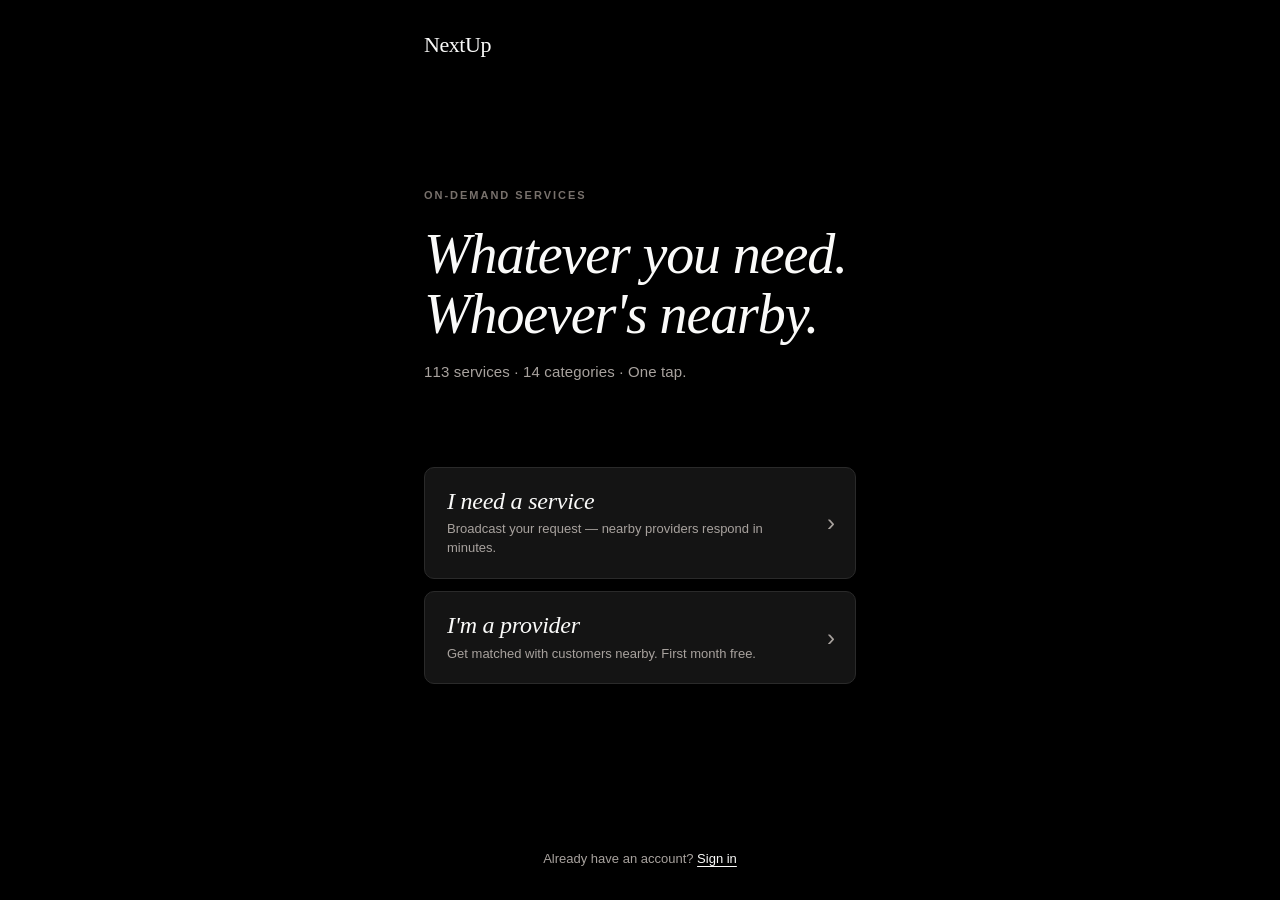
==== index.html @ 07ba7a9e "Initial deploy: NextUp web app (mirror of nextup-app/www/) Runs in any browser. All customer and pro" ====
<!DOCTYPE html>
<html lang="en">
<head>
  <meta charset="UTF-8">
  <meta name="viewport" content="width=device-width, initial-scale=1.0, viewport-fit=cover, maximum-scale=1.0, user-scalable=no">
  <meta name="format-detection" content="telephone=no">
  <meta name="msapplication-tap-highlight" content="no">
  <title>NextUp</title>
  <meta name="theme-color" content="#000000">
  <meta name="apple-mobile-web-app-capable" content="yes">
  <meta name="apple-mobile-web-app-status-bar-style" content="black-translucent">
  <meta name="apple-mobile-web-app-title" content="NextUp">

  <!-- Preload fonts -->
  <link rel="preconnect" href="https://api.fontshare.com" crossorigin>
  <link rel="stylesheet" href="https://api.fontshare.com/v2/css?f[]=satoshi@400,500,700&f[]=zodiak@400,500,700&display=swap">

  <!-- Stylesheets (load order matters) -->
  <link rel="stylesheet" href="css/base.css">
  <link rel="stylesheet" href="css/tokens.css">
  <link rel="stylesheet" href="css/shared.css">
  <link rel="stylesheet" href="css/customer.css">
  <link rel="stylesheet" href="css/app-dark.css">
  <link rel="stylesheet" href="css/role-select.css">
</head>
<body>
  <!-- Initial loading shell — visible as soon as WebView parses HTML.
       JS replaces this via window.mount() once a view renders. If JS never
       runs (native crash / blank WebView), at least the user sees a brand. -->
  <div id="app">
    <div style="position:fixed; inset:0; display:flex; flex-direction:column; align-items:center; justify-content:center; background:#000000; color:#FAFAF9; font-family:'Zodiak', Georgia, serif;">
      <div style="font-size:32px; font-style:italic; letter-spacing:0.02em;">NextUp</div>
      <div style="margin-top:18px; width:26px; height:26px; border:2px solid rgba(250,250,249,0.18); border-top-color:#FAFAF9; border-radius:50%; animation:nxspin 0.9s linear infinite;"></div>
      <div id="nx-boot-msg" style="margin-top:14px; font-family:Satoshi,-apple-system,sans-serif; font-size:12px; color:rgba(250,250,249,0.5);">Starting…</div>
    </div>
  </div>
  <style>@keyframes nxspin { to { transform: rotate(360deg); } }</style>

  <script>
    // Global hard-crash safety net: if ANY uncaught error stops the app from
    // rendering, show a visible screen with a Reload button instead of staying
    // black (which looks like a crash on TestFlight).
    window.addEventListener("error", function (e) {
      var msg = (e && e.message) || "Unknown error";
      var app = document.getElementById("app");
      if (!app) return;
      app.innerHTML =
        '<div style="position:fixed;inset:0;display:flex;flex-direction:column;align-items:center;justify-content:center;background:#000;color:#FAFAF9;padding:28px;text-align:center;font-family:-apple-system,Satoshi,sans-serif;">' +
        '<div style="font-size:22px;font-family:Zodiak,Georgia,serif;font-style:italic;margin-bottom:16px;">Something went wrong</div>' +
        '<div style="font-size:13px;color:rgba(250,250,249,0.6);max-width:320px;margin-bottom:22px;word-break:break-word;">' + msg + '</div>' +
        '<button onclick="location.reload()" style="padding:14px 28px;background:#FAFAF9;color:#000;border:0;border-radius:999px;font-size:15px;font-family:Satoshi,sans-serif;font-weight:500;">Reload</button>' +
        '</div>';
    });
    // Also catch unhandled promise rejections
    window.addEventListener("unhandledrejection", function (e) {
      console.warn("Unhandled rejection:", e && e.reason);
    });
  </script>

  <script src="js/config.js"></script>
  <script src="js/store.js"></script>
  <script src="js/helpers.js"></script>
  <script src="js/api.js"></script>
  <script src="js/services-taxonomy.js"></script>
  <script src="js/taxonomy-helpers.js"></script>
  <script src="js/sheet.js"></script>
  <script src="js/biometric.js"></script>
  <script src="js/push.js"></script>
  <script src="js/location.js"></script>

  <!-- Views (customer-only app) -->
  <script src="js/views/role-select.js"></script>
  <script src="js/views/auth.js"></script>
  <script src="js/views/auth-forgot.js"></script>
  <script src="js/views/customer/home.js"></script>
  <script src="js/views/customer/category.js"></script>
  <script src="js/views/customer/search-providers.js"></script>
  <script src="js/views/customer/broadcast.js"></script>
  <script src="js/views/customer/responses.js"></script>
  <script src="js/views/customer/provider-view.js"></script>
  <script src="js/views/customer/booking.js"></script>
  <script src="js/views/customer/review.js"></script>
  <script src="js/views/customer/my-requests.js"></script>
  <script src="js/views/customer/messages.js"></script>
  <script src="js/views/customer/profile.js"></script>
  <script src="js/views/customer/become-provider.js"></script>
  <script src="js/views/provider/dashboard.js"></script>
  <script src="js/views/provider/respond.js"></script>
  <script src="js/views/provider/history.js"></script>
  <script src="js/views/provider/profile.js"></script>
  <script src="js/views/provider/billing.js"></script>

  <!-- Router + init (must load last) -->
  <script src="js/router.js"></script>
  <script src="js/app.js"></script>
</body>
</html>
---- css/base.css ----
/* =============================================================
   NextUp App — Base Reset + Typography
   ============================================================= */

*, *::before, *::after {
  box-sizing: border-box;
  -webkit-tap-highlight-color: transparent;
}

html, body {
  margin: 0;
  padding: 0;
  height: 100%;
  width: 100%;
  overscroll-behavior: none;
  -webkit-font-smoothing: antialiased;
  -moz-osx-font-smoothing: grayscale;
  -webkit-text-size-adjust: 100%;
  background: #000000;              /* pure black so overscroll bounce never shows white */
}

/* Pin html/body so iOS WKWebView rubber-band can't bounce past content and
   reveal the native WebView background. Real scrolling happens inside
   .nx-screen__body (which has its own overflow-y:auto).                     */
html {
  position: fixed;
  overflow: hidden;
}
body {
  font-family: 'Satoshi', -apple-system, BlinkMacSystemFont, 'Segoe UI', Helvetica, Arial, sans-serif;
  background: #000000;
  color: #fafaf9;
  font-size: 15px;
  line-height: 1.5;
  position: fixed;
  inset: 0;
  overflow: hidden;
}

/* Extend the safe-area / status-bar background to black so the top inset isn't white */
:root { color-scheme: dark; }

button, input, select, textarea {
  font-family: inherit;
  font-size: inherit;
  color: inherit;
  margin: 0;
}

button {
  background: none;
  border: none;
  padding: 0;
  cursor: pointer;
}

input, select, textarea {
  appearance: none;
  -webkit-appearance: none;
}

a {
  color: inherit;
  text-decoration: none;
}

h1, h2, h3, h4, h5, h6 {
  margin: 0;
  font-weight: 500;
  font-family: 'Zodiak', Georgia, serif;
}

p {
  margin: 0;
}

img {
  max-width: 100%;
  height: auto;
  display: block;
}

#app {
  position: absolute;
  inset: 0;
  overflow: hidden;
  background: #000000;
}
---- css/tokens.css ----
/* =============================================================
   NextUp App — Design Tokens
   Monochrome editorial palette, Zodiak + Satoshi typography.
   ============================================================= */

:root {
  /* Colors */
  --bg:         #fafaf9;
  --surface:    #ffffff;
  --dark:       #111111;
  --border:     #e5e5e0;
  --border-hover: #cbcbc0;
  --muted:      #666660;
  --faint:      #999994;
  --danger:     #8b2020;
  --success:    #1a6b3c;
  --warning:    #c67a00;

  /* Fonts */
  --font-display: 'Zodiak', Georgia, 'Times New Roman', serif;
  --font-body:    'Satoshi', -apple-system, 'Segoe UI', Helvetica, Arial, sans-serif;

  /* Shape */
  --radius:     2px;
  --radius-lg:  4px;

  /* Spacing */
  --spacing-xs:  6px;
  --spacing-sm:  12px;
  --spacing-md:  20px;
  --spacing-lg:  32px;
  --spacing-xl:  48px;
  --spacing-2xl: 64px;

  /* Layout */
  --tab-bar-height:    60px;
  --header-height:     52px;
  --safe-bottom:       env(safe-area-inset-bottom, 0);
  --safe-top:          env(safe-area-inset-top, 0);

  /* Shadow */
  --shadow-sm:  0 1px 2px rgba(17, 17, 17, 0.06);
  --shadow-md:  0 4px 12px rgba(17, 17, 17, 0.08);
  --shadow-lg:  0 8px 32px rgba(17, 17, 17, 0.12);

  /* Motion */
  --ease-out:   cubic-bezier(0.33, 1, 0.68, 1);
  --duration:   180ms;
}
---- css/shared.css ----
/* =============================================================
   NextUp App — Shared Components
   Buttons, forms, cards, modals, toasts, tab bar, header.
   ============================================================= */

/* ---- Buttons ---- */
.btn-primary, .btn-secondary, .btn-ghost, .btn-danger {
  font-family: var(--font-body);
  font-weight: 600;
  font-size: 14px;
  letter-spacing: 0.04em;
  padding: 14px 24px;
  border-radius: var(--radius);
  transition: all var(--duration) var(--ease-out);
  display: inline-flex;
  align-items: center;
  justify-content: center;
  gap: 8px;
  min-height: 48px;
  text-align: center;
  width: 100%;
  cursor: pointer;
  text-transform: uppercase;
  letter-spacing: 0.08em;
  font-size: 12px;
}

.btn-primary {
  background: var(--dark);
  color: var(--surface);
}
.btn-primary:active {
  background: #000;
  transform: scale(0.98);
}
.btn-primary:disabled {
  opacity: 0.4;
  pointer-events: none;
}

.btn-secondary {
  background: var(--surface);
  color: var(--dark);
  border: 1px solid var(--dark);
}
.btn-secondary:active {
  background: var(--bg);
}

.btn-ghost {
  background: transparent;
  color: var(--dark);
}
.btn-ghost:active {
  background: var(--bg);
}

.btn-danger {
  background: var(--danger);
  color: var(--surface);
}

.btn-sm {
  min-height: 36px;
  padding: 8px 16px;
  font-size: 11px;
}

.btn-icon {
  width: 40px;
  min-height: 40px;
  padding: 0;
  border-radius: 50%;
}

.btn-row {
  display: flex;
  gap: 12px;
}
.btn-row .btn-primary, .btn-row .btn-secondary, .btn-row .btn-ghost {
  flex: 1;
}

/* ---- Forms ---- */
.form-group {
  margin-bottom: 20px;
}

.form-group label {
  display: block;
  font-size: 11px;
  font-weight: 600;
  letter-spacing: 0.08em;
  text-transform: uppercase;
  color: var(--muted);
  margin-bottom: 8px;
}

.form-group input[type="text"],
.form-group input[type="email"],
.form-group input[type="password"],
.form-group input[type="tel"],
.form-group input[type="number"],
.form-group select,
.form-group textarea {
  width: 100%;
  padding: 14px 16px;
  border: 1px solid var(--border);
  border-radius: var(--radius);
  background: var(--surface);
  font-family: var(--font-body);
  font-size: 16px; /* prevents iOS zoom on focus */
  color: var(--dark);
  transition: border-color var(--duration) var(--ease-out);
}

.form-group input:focus,
.form-group select:focus,
.form-group textarea:focus {
  outline: none;
  border-color: var(--dark);
}

.form-group textarea {
  min-height: 100px;
  resize: vertical;
}

.form-row {
  display: grid;
  grid-template-columns: 1fr 1fr;
  gap: 12px;
}

.form-hint, .hint {
  font-size: 12px;
  color: var(--muted);
  margin-top: 6px;
}

/* ---- Service search ---- */
.service-search-wrap {
  position: relative;
}
.service-search-input {
  width: 100%;
  padding: 14px 16px;
  border: 1px solid var(--border);
  border-radius: var(--radius);
  background: var(--surface);
  font-size: 16px;
}
.service-search-input:focus {
  outline: none;
  border-color: var(--dark);
}
.service-search-results {
  position: absolute;
  top: calc(100% + 4px);
  left: 0;
  right: 0;
  background: var(--surface);
  border: 1px solid var(--border);
  border-radius: var(--radius);
  box-shadow: var(--shadow-md);
  max-height: 280px;
  overflow-y: auto;
  z-index: 100;
  display: none;
}
.service-search-results.open {
  display: block;
}
.search-result-item {
  display: block;
  width: 100%;
  text-align: left;
  padding: 12px 16px;
  border-bottom: 1px solid var(--border);
  background: var(--surface);
}
.search-result-item:active {
  background: var(--bg);
}
.search-result-item:last-child { border-bottom: none; }
.search-result-service {
  display: block;
  font-size: 15px;
  color: var(--dark);
}
.search-result-service strong { color: var(--dark); font-weight: 700; }
.search-result-path {
  display: block;
  font-size: 12px;
  color: var(--muted);
  margin-top: 2px;
}
.search-no-results {
  padding: 16px;
  color: var(--muted);
  font-size: 13px;
  text-align: center;
}

/* ---- Services checkboxes ---- */
.services-checkboxes {
  display: grid;
  grid-template-columns: 1fr;
  gap: 6px;
  max-height: 240px;
  overflow-y: auto;
  padding: 8px;
  border: 1px solid var(--border);
  border-radius: var(--radius);
}
.service-checkbox {
  display: flex;
  align-items: center;
  gap: 10px;
  padding: 10px 12px;
  cursor: pointer;
  font-size: 14px;
  border-radius: var(--radius);
}
.service-checkbox:active {
  background: var(--bg);
}
.service-checkbox input {
  width: 18px;
  height: 18px;
  margin: 0;
}

/* ---- App Shell: Header + Bottom Tab Bar ---- */
.app-shell {
  min-height: 100vh;
  min-height: 100dvh;
  display: flex;
  flex-direction: column;
  padding-bottom: calc(var(--tab-bar-height) + var(--safe-bottom));
}

.mobile-header {
  position: sticky;
  top: 0;
  left: 0;
  right: 0;
  height: var(--header-height);
  background: var(--surface);
  border-bottom: 1px solid var(--border);
  display: flex;
  align-items: center;
  justify-content: space-between;
  padding: 0 16px;
  padding-top: var(--safe-top);
  z-index: 50;
}
.mobile-header__logo {
  font-family: var(--font-display);
  font-size: 22px;
  font-weight: 600;
  color: var(--dark);
  letter-spacing: -0.01em;
}
.mobile-header__back {
  font-size: 18px;
  color: var(--dark);
  padding: 8px 12px 8px 0;
  display: flex;
  align-items: center;
  gap: 6px;
  font-size: 14px;
}
.mobile-header__right {
  display: flex;
  align-items: center;
  gap: 8px;
}

.tab-bar {
  position: fixed;
  bottom: 0;
  left: 0;
  right: 0;
  height: calc(var(--tab-bar-height) + var(--safe-bottom));
  background: var(--surface);
  border-top: 1px solid var(--border);
  display: flex;
  z-index: 50;
  padding-bottom: var(--safe-bottom);
}
.tab-bar__item {
  flex: 1;
  display: flex;
  flex-direction: column;
  align-items: center;
  justify-content: center;
  gap: 4px;
  font-size: 10px;
  letter-spacing: 0.06em;
  text-transform: uppercase;
  color: var(--faint);
  padding: 6px 0;
  transition: color var(--duration) var(--ease-out);
}
.tab-bar__item--active {
  color: var(--dark);
}
.tab-bar__icon {
  font-size: 22px;
  line-height: 1;
}

.main-content {
  flex: 1;
  padding: 20px 16px 20px;
  max-width: 600px;
  width: 100%;
  margin: 0 auto;
}

/* ---- Cards ---- */
.card {
  background: var(--surface);
  border: 1px solid var(--border);
  border-radius: var(--radius);
  padding: 16px;
  margin-bottom: 12px;
}

.empty-state {
  padding: 48px 24px;
  text-align: center;
  color: var(--muted);
}
.empty-state__icon {
  font-size: 48px;
  margin-bottom: 12px;
  opacity: 0.5;
}
.empty-state__title {
  font-family: var(--font-display);
  font-size: 18px;
  color: var(--dark);
  margin-bottom: 8px;
}
.empty-state__subtitle {
  font-size: 14px;
  line-height: 1.5;
}

/* ---- Auth screen (shared login/register/role-select) ---- */
.auth-wrapper {
  min-height: 100vh;
  min-height: 100dvh;
  display: flex;
  flex-direction: column;
  padding: 40px 24px;
  padding-top: calc(40px + var(--safe-top));
  padding-bottom: calc(40px + var(--safe-bottom));
}
.auth-logo {
  font-family: var(--font-display);
  font-size: 32px;
  font-weight: 600;
  color: var(--dark);
  letter-spacing: -0.01em;
  margin-bottom: 40px;
  text-align: center;
}
.auth-heading {
  font-family: var(--font-display);
  font-size: 28px;
  font-weight: 500;
  color: var(--dark);
  margin-bottom: 8px;
  letter-spacing: -0.01em;
}
.auth-subheading {
  color: var(--muted);
  font-size: 14px;
  margin-bottom: 32px;
}
.auth-card {
  background: var(--surface);
  border: 1px solid var(--border);
  border-radius: var(--radius);
  padding: 28px 24px;
  margin-bottom: 24px;
}
.auth-footer {
  text-align: center;
  font-size: 14px;
  color: var(--muted);
  margin-top: 20px;
}
.auth-footer a, .auth-footer .link {
  color: var(--dark);
  font-weight: 600;
  border-bottom: 1px solid var(--dark);
  padding-bottom: 1px;
  cursor: pointer;
}

/* ---- Messages ---- */
.msg-error {
  background: #fdf1f1;
  border-left: 3px solid var(--danger);
  color: var(--danger);
  padding: 12px 16px;
  border-radius: var(--radius);
  font-size: 14px;
  margin-bottom: 16px;
}
.msg-success {
  background: #f1fdf5;
  border-left: 3px solid var(--success);
  color: var(--success);
  padding: 12px 16px;
  border-radius: var(--radius);
  font-size: 14px;
  margin-bottom: 16px;
}

/* ---- Toast ---- */
.toast {
  position: fixed;
  bottom: calc(var(--tab-bar-height) + var(--safe-bottom) + 16px);
  left: 50%;
  transform: translate(-50%, 100%);
  background: var(--dark);
  color: var(--surface);
  padding: 12px 20px;
  border-radius: var(--radius);
  font-size: 14px;
  z-index: 1000;
  opacity: 0;
  transition: all 300ms var(--ease-out);
  max-width: 90%;
  text-align: center;
  box-shadow: var(--shadow-md);
}
.toast--visible {
  transform: translate(-50%, 0);
  opacity: 1;
}
.toast--error { background: var(--danger); }
.toast--success { background: var(--success); }

/* ---- Spinner ---- */
.spinner {
  display: inline-block;
  width: 20px;
  height: 20px;
  border: 2px solid var(--border);
  border-top-color: var(--dark);
  border-radius: 50%;
  animation: spin 0.8s linear infinite;
}
@keyframes spin {
  0% { transform: rotate(0deg); }
  100% { transform: rotate(360deg); }
}
.loading-state {
  padding: 48px 20px;
  text-align: center;
}

/* ---- Modal ---- */
.modal-overlay {
  position: fixed;
  inset: 0;
  background: rgba(17, 17, 17, 0.5);
  z-index: 200;
  display: flex;
  align-items: flex-end;
  justify-content: center;
}
.modal {
  background: var(--surface);
  width: 100%;
  max-width: 600px;
  border-radius: 16px 16px 0 0;
  padding: 24px 20px;
  padding-bottom: calc(24px + var(--safe-bottom));
  max-height: 90vh;
  overflow-y: auto;
}
.modal-header {
  font-family: var(--font-display);
  font-size: 22px;
  color: var(--dark);
  margin-bottom: 16px;
}
.modal-actions {
  display: flex;
  gap: 12px;
  margin-top: 24px;
}

/* ---- Error screen ---- */
.error-screen {
  min-height: 100vh;
  display: flex;
  flex-direction: column;
  align-items: center;
  justify-content: center;
  padding: 24px;
  text-align: center;
}
.error-screen h2 {
  font-family: var(--font-display);
  font-size: 24px;
  color: var(--dark);
  margin-bottom: 12px;
}
.error-screen p {
  color: var(--muted);
  margin-bottom: 24px;
}
.error-screen .btn-primary {
  max-width: 200px;
}

/* ---- Page header ---- */
.page-header {
  margin-bottom: 24px;
}
.page-header__title {
  font-family: var(--font-display);
  font-size: 26px;
  color: var(--dark);
  margin-bottom: 4px;
  letter-spacing: -0.01em;
}
.page-header__subtitle {
  color: var(--muted);
  font-size: 14px;
}

/* ---- Badge ---- */
.badge {
  display: inline-block;
  padding: 3px 8px;
  border-radius: 10px;
  font-size: 10px;
  font-weight: 600;
  letter-spacing: 0.08em;
  text-transform: uppercase;
}
.badge--open      { background: #fff7e6; color: var(--warning); }
.badge--booked    { background: #e6f4ff; color: #1a4b8b; }
.badge--completed { background: #e8f5ee; color: var(--success); }
.badge--cancelled { background: var(--bg);  color: var(--muted); }

/* ---- Divider ---- */
.divider {
  height: 1px;
  background: var(--border);
  margin: 24px 0;
}
.divider--text {
  display: flex;
  align-items: center;
  gap: 12px;
  margin: 20px 0;
  color: var(--faint);
  font-size: 11px;
  letter-spacing: 0.08em;
  text-transform: uppercase;
}
.divider--text::before,
.divider--text::after {
  content: "";
  flex: 1;
  height: 1px;
  background: var(--border);
}
---- css/customer.css ----
/* =============================================================
   NextUp App — Customer-side Styles
   Home grid, category drill-down, broadcast, responses, review.
   ============================================================= */

/* ---- Role selection ---- */
.role-picker {
  display: flex;
  flex-direction: column;
  gap: 16px;
  margin-bottom: 32px;
}
.role-card {
  background: var(--surface);
  border: 1px solid var(--border);
  border-radius: var(--radius);
  padding: 28px 24px;
  display: flex;
  align-items: center;
  gap: 20px;
  cursor: pointer;
  transition: border-color var(--duration) var(--ease-out);
  text-align: left;
  width: 100%;
}
.role-card:active {
  border-color: var(--dark);
  background: var(--bg);
}
.role-card__icon {
  font-size: 40px;
  line-height: 1;
}
.role-card__content {
  flex: 1;
}
.role-card__title {
  font-family: var(--font-display);
  font-size: 20px;
  color: var(--dark);
  margin-bottom: 4px;
}
.role-card__subtitle {
  font-size: 13px;
  color: var(--muted);
  line-height: 1.4;
}

/* ---- Customer home: search + category grid ---- */
.customer-home-search {
  margin-bottom: 20px;
}
.customer-home-search input {
  width: 100%;
  padding: 14px 16px 14px 44px;
  border: 1px solid var(--border);
  border-radius: var(--radius);
  background: var(--surface);
  font-size: 16px;
  position: relative;
}
.customer-home-search-wrap {
  position: relative;
}
.customer-home-search-icon {
  position: absolute;
  left: 14px;
  top: 50%;
  transform: translateY(-50%);
  font-size: 18px;
  color: var(--faint);
  pointer-events: none;
}

.category-grid {
  display: grid;
  grid-template-columns: repeat(2, 1fr);
  gap: 12px;
  margin-bottom: 24px;
}
.category-tile {
  aspect-ratio: 1;
  background: var(--surface);
  border: 1px solid var(--border);
  border-radius: var(--radius);
  display: flex;
  flex-direction: column;
  align-items: center;
  justify-content: center;
  padding: 16px;
  text-align: center;
  cursor: pointer;
  transition: border-color var(--duration) var(--ease-out);
}
.category-tile:active {
  border-color: var(--dark);
  background: var(--bg);
}
.category-tile__icon {
  font-size: 36px;
  margin-bottom: 8px;
  line-height: 1;
}
.category-tile__label {
  font-size: 12px;
  font-weight: 500;
  color: var(--dark);
  line-height: 1.3;
}

/* ---- Category detail: subcategory/service list ---- */
.subcategory-group {
  margin-bottom: 20px;
  background: var(--surface);
  border: 1px solid var(--border);
  border-radius: var(--radius);
  overflow: hidden;
}
.subcategory-header {
  padding: 14px 16px;
  background: var(--bg);
  font-size: 11px;
  font-weight: 600;
  letter-spacing: 0.08em;
  text-transform: uppercase;
  color: var(--muted);
  border-bottom: 1px solid var(--border);
}
.service-row {
  width: 100%;
  padding: 14px 16px;
  display: flex;
  align-items: center;
  justify-content: space-between;
  border-bottom: 1px solid var(--border);
  background: var(--surface);
  text-align: left;
  cursor: pointer;
}
.service-row:last-child { border-bottom: none; }
.service-row:active { background: var(--bg); }
.service-row__label {
  font-size: 14px;
  color: var(--dark);
}
.service-row__arrow {
  font-size: 16px;
  color: var(--faint);
}

/* ---- Broadcast form ---- */
.broadcast-section {
  margin-bottom: 24px;
}
.broadcast-section__label {
  font-size: 11px;
  font-weight: 600;
  letter-spacing: 0.08em;
  text-transform: uppercase;
  color: var(--muted);
  margin-bottom: 10px;
}
.timeframe-options {
  display: grid;
  grid-template-columns: repeat(2, 1fr);
  gap: 8px;
}
.timeframe-option {
  padding: 14px 12px;
  border: 1px solid var(--border);
  border-radius: var(--radius);
  background: var(--surface);
  text-align: center;
  font-size: 13px;
  font-weight: 500;
  cursor: pointer;
  transition: all var(--duration) var(--ease-out);
}
.timeframe-option:active {
  background: var(--bg);
}
.timeframe-option--selected {
  border-color: var(--dark);
  background: var(--dark);
  color: var(--surface);
}

.radius-hint {
  background: var(--bg);
  border: 1px solid var(--border);
  border-radius: var(--radius);
  padding: 12px 16px;
  font-size: 13px;
  color: var(--muted);
  margin-top: 12px;
}
.radius-hint strong {
  color: var(--dark);
}

.mic-button {
  display: flex;
  align-items: center;
  justify-content: center;
  gap: 8px;
  width: 100%;
  padding: 14px;
  border: 1px dashed var(--border);
  border-radius: var(--radius);
  background: var(--surface);
  font-size: 13px;
  color: var(--muted);
  cursor: pointer;
  margin-bottom: 12px;
}
.mic-button:active { background: var(--bg); }
.mic-button--listening {
  border-color: var(--danger);
  color: var(--danger);
  animation: pulse 1.5s ease-in-out infinite;
}
@keyframes pulse {
  0%, 100% { opacity: 1; }
  50% { opacity: 0.5; }
}

/* ---- Responses list ---- */
.request-summary {
  background: var(--surface);
  border: 1px solid var(--border);
  border-radius: var(--radius);
  padding: 16px;
  margin-bottom: 16px;
}
.request-summary__category {
  font-size: 11px;
  font-weight: 600;
  letter-spacing: 0.08em;
  text-transform: uppercase;
  color: var(--muted);
  margin-bottom: 4px;
}
.request-summary__title {
  font-family: var(--font-display);
  font-size: 18px;
  color: var(--dark);
  margin-bottom: 8px;
}
.request-summary__meta {
  font-size: 12px;
  color: var(--muted);
}

.response-card {
  background: var(--surface);
  border: 1px solid var(--border);
  border-radius: var(--radius);
  padding: 16px;
  margin-bottom: 12px;
}
.response-card__header {
  display: flex;
  justify-content: space-between;
  align-items: flex-start;
  margin-bottom: 12px;
}
.response-card__provider {
  font-family: var(--font-display);
  font-size: 17px;
  color: var(--dark);
  margin-bottom: 2px;
}
.response-card__business {
  font-size: 12px;
  color: var(--muted);
}
.response-card__rating {
  font-size: 13px;
  color: var(--dark);
}
.response-card__rating .stars {
  color: var(--warning);
  letter-spacing: 1px;
}
.response-card__body {
  display: grid;
  grid-template-columns: 1fr 1fr;
  gap: 8px 16px;
  margin-bottom: 12px;
}
.response-card__field {
  font-size: 12px;
  color: var(--muted);
}
.response-card__field strong {
  display: block;
  font-size: 16px;
  color: var(--dark);
  font-weight: 600;
  margin-top: 2px;
}
.response-card__message {
  font-size: 13px;
  color: var(--dark);
  background: var(--bg);
  padding: 10px 12px;
  border-radius: var(--radius);
  margin-bottom: 12px;
  font-style: italic;
}
.response-card__actions {
  display: flex;
  gap: 8px;
}

.waiting-state {
  padding: 40px 20px;
  text-align: center;
}
.waiting-state .pulse-dot {
  width: 12px;
  height: 12px;
  border-radius: 50%;
  background: var(--dark);
  display: inline-block;
  margin-bottom: 16px;
  animation: pulseScale 1.5s ease-in-out infinite;
}
@keyframes pulseScale {
  0%, 100% { transform: scale(1); opacity: 0.4; }
  50% { transform: scale(1.5); opacity: 1; }
}

/* ---- Booking confirmation ---- */
.booking-success {
  text-align: center;
  padding: 40px 20px;
}
.booking-success__check {
  width: 72px;
  height: 72px;
  margin: 0 auto 20px;
  border-radius: 50%;
  background: var(--success);
  color: var(--surface);
  display: flex;
  align-items: center;
  justify-content: center;
  font-size: 36px;
}
.booking-success__title {
  font-family: var(--font-display);
  font-size: 26px;
  color: var(--dark);
  margin-bottom: 8px;
}
.booking-success__subtitle {
  color: var(--muted);
  margin-bottom: 32px;
}
.booking-details {
  background: var(--surface);
  border: 1px solid var(--border);
  border-radius: var(--radius);
  padding: 20px;
  text-align: left;
  margin-bottom: 24px;
}
.booking-details__row {
  display: flex;
  justify-content: space-between;
  padding: 10px 0;
  border-bottom: 1px solid var(--border);
  font-size: 14px;
}
.booking-details__row:last-child { border-bottom: none; }
.booking-details__label { color: var(--muted); }
.booking-details__value { color: var(--dark); font-weight: 500; }

/* ---- Star rating (interactive) ---- */
.star-input {
  display: flex;
  justify-content: center;
  gap: 8px;
  margin: 24px 0;
}
.star-btn {
  font-size: 44px;
  color: var(--border);
  cursor: pointer;
  transition: color 150ms;
  background: none;
  border: none;
  padding: 4px;
  line-height: 1;
}
.star-btn--active { color: var(--warning); }

/* ---- Request history card ---- */
.history-card {
  background: var(--surface);
  border: 1px solid var(--border);
  border-radius: var(--radius);
  padding: 14px 16px;
  margin-bottom: 10px;
  display: flex;
  justify-content: space-between;
  align-items: center;
  gap: 12px;
  cursor: pointer;
}
.history-card:active { background: var(--bg); }
.history-card__main { flex: 1; min-width: 0; }
.history-card__title {
  font-size: 14px;
  font-weight: 500;
  color: var(--dark);
  margin-bottom: 2px;
  white-space: nowrap;
  overflow: hidden;
  text-overflow: ellipsis;
}
.history-card__meta {
  font-size: 12px;
  color: var(--muted);
}
.history-card__right {
  text-align: right;
}
---- css/app-dark.css ----
/* =============================================================
   NextUp — Customer App Dark Design System
   Matches official mockups (Home / Category / Responses).
   Pure black bg, Zodiak serif titles, Satoshi body, line icons.
   ============================================================= */

:root {
  --nx-bg: #000000;
  --nx-card: #141414;
  --nx-card-soft: #1a1a1a;
  --nx-border: #2a2a2a;
  --nx-border-strong: #3a3a3a;
  --nx-text: #ffffff;
  --nx-text-muted: #a0a0a0;
  --nx-text-dim: #6b7280;
  --nx-font-serif: 'Zodiak', Georgia, 'Times New Roman', serif;
  --nx-font-sans: 'Satoshi', -apple-system, BlinkMacSystemFont, 'Segoe UI', sans-serif;
}

/* Global mobile shell — body is locked (base.css), so .nx-screen is the
   viewport-filling column and .nx-screen__body owns the only scroll.       */
.nx-screen {
  height: 100%;
  background: var(--nx-bg);
  color: var(--nx-text);
  font-family: var(--nx-font-sans);
  display: flex;
  flex-direction: column;
  padding: env(safe-area-inset-top, 0) 0 env(safe-area-inset-bottom, 0);
  max-width: 480px;
  margin: 0 auto;
  overflow: hidden;
}

.nx-screen__body {
  flex: 1;
  min-height: 0;
  padding: 20px 22px 100px;
  width: 100%;
  overflow-y: auto;
  -webkit-overflow-scrolling: touch;
  overscroll-behavior: contain;
}

/* Top app bar — NextUp logo centered (home) */
.nx-appbar {
  padding: 12px 0 14px;
  text-align: center;
  border-bottom: 1px solid var(--nx-border);
  margin-bottom: 16px;
}

.nx-appbar__brand {
  font-family: var(--nx-font-serif);
  font-size: 26px;
  font-weight: 500;
  letter-spacing: -0.01em;
  color: var(--nx-text);
}

/* Top app bar — with back button + title (category screens) */
.nx-appbar--with-back {
  display: grid;
  grid-template-columns: 40px 1fr 40px;
  align-items: center;
  text-align: center;
}

.nx-appbar__back {
  background: none;
  border: none;
  color: var(--nx-text);
  font-size: 26px;
  line-height: 1;
  padding: 0;
  cursor: pointer;
  justify-self: start;
  width: 40px;
  height: 40px;
}

.nx-appbar__title {
  font-family: var(--nx-font-serif);
  font-size: 22px;
  color: var(--nx-text);
  letter-spacing: -0.005em;
}

/* Top app bar — left-aligned NextUp lockup (responses) */
.nx-appbar--lockup {
  text-align: left;
  border-bottom: none;
  padding: 6px 0 18px;
  margin-bottom: 0;
}

.nx-appbar__lockup {
  font-family: var(--nx-font-serif);
  font-size: 19px;
  color: var(--nx-text);
  letter-spacing: -0.005em;
}

.nx-appbar__lockup-up {
  font-family: var(--nx-font-sans);
  font-size: 14px;
  font-weight: 400;
  color: var(--nx-text);
  margin-left: 1px;
  letter-spacing: 0;
}

/* Top row: mode chip (left) + location pill (right) */
.nx-topbar-row {
  display: flex;
  align-items: center;
  justify-content: space-between;
  gap: 10px;
  margin: 10px 0 22px;
  flex-wrap: wrap;
}

.nx-mode-chip {
  background: transparent;
  border: 1px solid var(--nx-border-strong);
  color: var(--nx-text);
  font-family: var(--nx-font-sans);
  font-size: 13px;
  padding: 7px 14px;
  border-radius: 20px;
  cursor: pointer;
  transition: background 0.15s, border-color 0.15s;
  white-space: nowrap;
}
.nx-mode-chip:hover { background: var(--nx-card); border-color: var(--nx-text-muted); }
.nx-mode-chip:active { transform: scale(0.98); }

/* Location pill (home) — legacy wrapper when used without the topbar-row */
.nx-location {
  display: flex;
  justify-content: flex-end;
  margin: 10px 0 22px;
}

.nx-location__pill {
  background: none;
  border: none;
  display: inline-flex;
  align-items: center;
  gap: 6px;
  color: var(--nx-text);
  font-family: var(--nx-font-sans);
  font-size: 15px;
  cursor: pointer;
  padding: 4px 0;
}

.nx-location__pill svg {
  width: 16px;
  height: 16px;
  stroke: currentColor;
  fill: none;
  stroke-width: 1.5;
}

.nx-location__pill .chev {
  color: var(--nx-text-muted);
  font-size: 18px;
  margin-left: 2px;
}

/* Huge italic question headline (home) */
.nx-headline {
  font-family: var(--nx-font-serif);
  font-style: italic;
  font-weight: 400;
  font-size: 40px;
  line-height: 1.1;
  letter-spacing: -0.015em;
  color: var(--nx-text);
  text-align: center;
  margin: 0 0 26px;
}

/* List-screen title (responses) */
.nx-listhead {
  margin: 4px 0 20px;
  padding-bottom: 18px;
  border-bottom: 1px solid var(--nx-border);
}

.nx-listhead__title {
  font-family: var(--nx-font-sans);
  font-weight: 700;
  font-size: 32px;
  letter-spacing: -0.01em;
  color: var(--nx-text);
  line-height: 1.1;
  margin: 0 0 6px;
}

.nx-listhead__sub {
  font-family: var(--nx-font-sans);
  font-size: 14px;
  color: var(--nx-text-muted);
}

/* Category grid (home) */
.nx-catgrid {
  display: grid;
  grid-template-columns: 1fr 1fr;
  gap: 10px;
}

.nx-cat {
  background: var(--nx-card);
  border: 1px solid var(--nx-border);
  border-radius: 4px;
  padding: 20px 12px 16px;
  display: flex;
  flex-direction: column;
  align-items: center;
  gap: 10px;
  cursor: pointer;
  color: var(--nx-text);
  transition: background 0.15s, border-color 0.15s;
  min-height: 122px;
}

.nx-cat:hover {
  background: var(--nx-card-soft);
  border-color: var(--nx-border-strong);
}

.nx-cat__icon {
  width: 44px;
  height: 44px;
  stroke: var(--nx-text);
  fill: none;
  stroke-width: 1.4;
  stroke-linecap: round;
  stroke-linejoin: round;
}

.nx-cat__label {
  font-family: var(--nx-font-serif);
  font-size: 17px;
  color: var(--nx-text);
  letter-spacing: -0.005em;
  text-align: center;
}

/* Form rows (category detail screen) */
.nx-form {
  display: flex;
  flex-direction: column;
  padding-top: 6px;
}

.nx-form__row {
  padding: 16px 0 14px;
  border-bottom: 1px solid var(--nx-border);
  cursor: pointer;
}

.nx-form__row:last-of-type { border-bottom: 1px solid var(--nx-border); }

.nx-auth-input {
  width: 100%;
  background: transparent;
  border: none;
  outline: none;
  color: var(--nx-text);
  font-family: var(--nx-font-sans);
  font-size: 17px;
  padding: 0;
  box-sizing: border-box;
}
.nx-auth-input::placeholder { color: var(--nx-text-dim); }

.link-inline {
  color: var(--nx-text);
  text-decoration: underline;
  text-underline-offset: 3px;
  cursor: pointer;
  font-weight: 500;
}

.nx-form__label {
  font-family: var(--nx-font-sans);
  font-size: 13px;
  color: var(--nx-text-muted);
  margin: 0 0 10px;
}

.nx-form__value {
  display: flex;
  align-items: center;
  justify-content: space-between;
  font-family: var(--nx-font-sans);
  font-size: 17px;
  color: var(--nx-text);
}

.nx-form__chev {
  color: var(--nx-text-muted);
  font-size: 20px;
  line-height: 1;
}

/* Notes block */
.nx-notes {
  margin-top: 24px;
}

.nx-notes__label {
  font-family: var(--nx-font-sans);
  font-size: 13px;
  color: var(--nx-text-muted);
  margin: 0 0 10px;
}

.nx-notes__input {
  width: 100%;
  min-height: 100px;
  background: var(--nx-card);
  border: 1px solid var(--nx-border);
  border-radius: 4px;
  padding: 14px 14px;
  color: var(--nx-text);
  font-family: var(--nx-font-sans);
  font-size: 15px;
  resize: vertical;
  box-sizing: border-box;
}

.nx-notes__input::placeholder { color: var(--nx-text-dim); }
.nx-notes__input:focus { outline: none; border-color: var(--nx-border-strong); }

/* CTA — dark bordered (Broadcast Request) */
.nx-cta {
  display: block;
  width: 100%;
  margin-top: 30px;
  background: transparent;
  border: 1px solid var(--nx-border-strong);
  border-radius: 4px;
  padding: 18px 20px;
  color: var(--nx-text);
  font-family: var(--nx-font-serif);
  font-size: 20px;
  letter-spacing: 0.005em;
  cursor: pointer;
  transition: background 0.15s, border-color 0.15s;
  text-align: center;
}

.nx-cta:hover { background: var(--nx-card); border-color: #555; }
.nx-cta:active { transform: translateY(1px); }
.nx-cta:disabled { opacity: 0.5; cursor: not-allowed; }

/* CTA — white pill (small Book button) */
.nx-bookbtn {
  background: var(--nx-text);
  color: var(--nx-bg);
  border: none;
  border-radius: 6px;
  padding: 11px 22px;
  font-family: var(--nx-font-sans);
  font-size: 15px;
  font-weight: 500;
  cursor: pointer;
  flex-shrink: 0;
  transition: transform 0.15s;
}

.nx-bookbtn:hover { transform: scale(1.02); }
.nx-bookbtn:active { transform: scale(0.98); }

/* Response card */
.nx-respcard {
  background: var(--nx-card);
  border: 1px solid var(--nx-border);
  border-radius: 6px;
  padding: 18px 18px 16px;
  margin-bottom: 14px;
  display: flex;
  flex-direction: column;
  gap: 10px;
}

.nx-respcard__name {
  font-family: var(--nx-font-serif);
  font-style: italic;
  font-size: 30px;
  line-height: 1.1;
  color: var(--nx-text);
  letter-spacing: -0.005em;
  margin: 0;
}

.nx-respcard__row {
  display: flex;
  align-items: center;
  justify-content: space-between;
  gap: 12px;
}

.nx-respcard__meta {
  font-family: var(--nx-font-sans);
  font-size: 15px;
  color: var(--nx-text);
  display: flex;
  align-items: center;
  gap: 6px;
  flex-wrap: wrap;
}

.nx-respcard__star {
  color: var(--nx-text);
  font-size: 13px;
  margin-right: 2px;
}

.nx-respcard__dot {
  color: var(--nx-text-muted);
  margin: 0 2px;
}

/* Bottom tab bar */
.nx-tabbar {
  position: fixed;
  bottom: 0;
  left: 50%;
  transform: translateX(-50%);
  width: 100%;
  max-width: 480px;
  display: flex;
  background: var(--nx-bg);
  border-top: 1px solid var(--nx-border);
  padding: 10px 4px calc(10px + env(safe-area-inset-bottom, 0));
  z-index: 100;
}

.nx-tabbar__tab {
  flex: 1;
  background: none;
  border: none;
  padding: 6px 4px;
  display: flex;
  flex-direction: column;
  align-items: center;
  gap: 4px;
  color: var(--nx-text-muted);
  cursor: pointer;
  font-family: var(--nx-font-sans);
  font-size: 11px;
  transition: color 0.15s;
}

.nx-tabbar__tab svg {
  width: 22px;
  height: 22px;
  stroke: currentColor;
  fill: none;
  stroke-width: 1.6;
  stroke-linecap: round;
  stroke-linejoin: round;
}

.nx-tabbar__tab--active {
  color: var(--nx-text);
}

.nx-tabbar__tab--active svg {
  fill: currentColor;
  stroke: currentColor;
  stroke-width: 1;
}

/* Booking confirmed screen */
.nx-confirmed {
  display: flex;
  flex-direction: column;
  align-items: center;
  text-align: center;
  padding: 28px 4px 20px;
}

.nx-confirmed__check {
  width: 64px;
  height: 64px;
  color: #22c55e;
  margin-bottom: 22px;
}

.nx-confirmed__check svg { width: 100%; height: 100%; }

.nx-confirmed__title {
  font-family: var(--nx-font-serif);
  font-size: 30px;
  color: var(--nx-text);
  letter-spacing: -0.01em;
  margin: 0 0 8px;
}

.nx-confirmed__sub {
  font-family: var(--nx-font-sans);
  font-size: 14px;
  color: var(--nx-text-muted);
  margin: 0 0 28px;
}

.nx-confirmed__details {
  width: 100%;
  background: var(--nx-card);
  border: 1px solid var(--nx-border);
  border-radius: 6px;
  padding: 6px 16px;
  margin-bottom: 20px;
}

.nx-confirmed__row {
  display: flex;
  justify-content: space-between;
  align-items: center;
  padding: 14px 0;
  border-bottom: 1px solid var(--nx-border);
  font-family: var(--nx-font-sans);
  font-size: 15px;
}

.nx-confirmed__row:last-child { border-bottom: none; }

.nx-confirmed__label { color: var(--nx-text-muted); }
.nx-confirmed__val { color: var(--nx-text); font-weight: 500; }

/* =============================================================
   Bottom-sheet picker (replaces native prompt() popups)
   ============================================================= */

.nx-sheet-overlay {
  position: fixed;
  inset: 0;
  background: rgba(0, 0, 0, 0.55);
  backdrop-filter: blur(4px);
  -webkit-backdrop-filter: blur(4px);
  z-index: 1000;
  display: flex;
  align-items: flex-end;
  justify-content: center;
  animation: nx-sheet-fade 180ms ease-out;
}

@keyframes nx-sheet-fade {
  from { opacity: 0; }
  to { opacity: 1; }
}

.nx-sheet {
  width: 100%;
  max-width: 480px;
  background: var(--nx-bg);
  border-top-left-radius: 18px;
  border-top-right-radius: 18px;
  border-top: 1px solid var(--nx-border);
  padding: 14px 0 calc(24px + env(safe-area-inset-bottom, 0));
  max-height: 78vh;
  display: flex;
  flex-direction: column;
  animation: nx-sheet-slide 240ms cubic-bezier(0.22, 1, 0.36, 1);
}

@keyframes nx-sheet-slide {
  from { transform: translateY(100%); }
  to   { transform: translateY(0); }
}

.nx-sheet__grab {
  width: 44px;
  height: 4px;
  background: var(--nx-border-strong);
  border-radius: 2px;
  margin: 0 auto 14px;
}

.nx-sheet__title {
  font-family: var(--nx-font-serif);
  font-size: 22px;
  color: var(--nx-text);
  letter-spacing: -0.005em;
  text-align: center;
  margin: 0 20px 18px;
}

.nx-sheet__list {
  overflow-y: auto;
  flex: 1;
  padding: 0 8px;
  -webkit-overflow-scrolling: touch;
}

.nx-sheet__row {
  display: flex;
  align-items: center;
  justify-content: space-between;
  width: 100%;
  padding: 16px 14px;
  background: transparent;
  border: none;
  color: var(--nx-text);
  font-family: var(--nx-font-sans);
  font-size: 16px;
  text-align: left;
  cursor: pointer;
  border-radius: 10px;
  transition: background 0.12s;
}

.nx-sheet__row:hover { background: var(--nx-card); }
.nx-sheet__row--selected { background: var(--nx-card); color: var(--nx-text); }

.nx-sheet__check {
  color: var(--nx-text);
  font-size: 18px;
  font-weight: 500;
  opacity: 0;
}
.nx-sheet__row--selected .nx-sheet__check { opacity: 1; }

.nx-sheet__sub {
  font-size: 13px;
  color: var(--nx-text-muted);
  margin-left: 12px;
}

.nx-sheet__toggle {
  background: transparent;
  border: 1px solid var(--nx-border);
  color: var(--nx-text-muted);
  font-family: var(--nx-font-sans);
  font-size: 12px;
  padding: 6px 14px;
  border-radius: 16px;
  cursor: pointer;
}
.nx-sheet__toggle:hover {
  color: var(--nx-text);
  border-color: var(--nx-border-strong);
}

.nx-multi-check {
  width: 24px;
  height: 24px;
  border-radius: 6px;
  border: 1px solid var(--nx-border-strong);
  display: inline-flex;
  align-items: center;
  justify-content: center;
  color: var(--nx-bg);
  font-size: 14px;
  font-weight: 700;
  background: transparent;
  flex-shrink: 0;
}
.nx-sheet__row--selected .nx-multi-check {
  background: var(--nx-text);
  color: var(--nx-bg);
  border-color: var(--nx-text);
}

.nx-sheet__cancel {
  margin: 12px 20px 0;
  padding: 16px 20px;
  background: transparent;
  border: 1px solid var(--nx-border);
  border-radius: 10px;
  color: var(--nx-text);
  font-family: var(--nx-font-sans);
  font-size: 15px;
  cursor: pointer;
}

/* Date/time picker row inside sheet */
.nx-sheet__datetime {
  padding: 14px 14px 4px;
}

.nx-sheet__datetime input {
  width: 100%;
  background: var(--nx-card);
  border: 1px solid var(--nx-border);
  border-radius: 10px;
  color: var(--nx-text);
  font-family: var(--nx-font-sans);
  font-size: 16px;
  padding: 14px 12px;
  color-scheme: dark;
  -webkit-appearance: none;
}

.nx-sheet__datetime-apply {
  margin: 12px 14px 0;
  padding: 14px;
  background: var(--nx-text);
  color: var(--nx-bg);
  border: none;
  border-radius: 10px;
  font-family: var(--nx-font-sans);
  font-size: 14px;
  font-weight: 600;
  letter-spacing: 0.04em;
  text-transform: uppercase;
  cursor: pointer;
  width: calc(100% - 28px);
}

/* Empty state */
.nx-empty {
  text-align: center;
  padding: 60px 20px;
  color: var(--nx-text-muted);
}

.nx-empty__title {
  font-family: var(--nx-font-serif);
  font-size: 22px;
  color: var(--nx-text);
  margin-bottom: 8px;
}

/* ==== Home: "Search by name" tile above the category grid ==== */
.nx-searchtile {
  display: flex;
  align-items: center;
  gap: 10px;
  width: 100%;
  background: var(--nx-surface);
  border: 1px solid var(--nx-border-soft);
  border-radius: 14px;
  padding: 14px 16px;
  margin-bottom: 14px;
  color: var(--nx-text);
  font-family: var(--nx-font-sans);
  font-size: 14px;
  text-align: left;
  cursor: pointer;
  transition: background 0.15s, border-color 0.15s;
}
.nx-searchtile:hover { background: #161616; border-color: var(--nx-border); }
.nx-searchtile svg {
  width: 18px; height: 18px;
  fill: none;
  stroke: var(--nx-text-muted);
  stroke-width: 1.6;
  flex-shrink: 0;
}
.nx-searchtile span { flex: 1; color: var(--nx-text-muted); }
.nx-searchtile span strong { color: var(--nx-text); font-weight: 500; }
.nx-searchtile .chev { color: var(--nx-text-muted); font-size: 20px; line-height: 1; }

/* ==== Search-providers screen ==== */
.nx-search {
  display: flex;
  align-items: center;
  gap: 8px;
  background: var(--nx-surface);
  border: 1px solid var(--nx-border-soft);
  border-radius: 12px;
  padding: 12px 14px;
  margin-bottom: 10px;
}
.nx-search__icon {
  width: 18px; height: 18px;
  fill: none;
  stroke: var(--nx-text-muted);
  stroke-width: 1.6;
  flex-shrink: 0;
}
.nx-search__input {
  flex: 1;
  border: 0;
  background: transparent;
  color: var(--nx-text);
  font-family: var(--nx-font-sans);
  font-size: 16px;
  outline: none;
  -webkit-appearance: none;
}
.nx-search__input::placeholder { color: var(--nx-text-muted); }
.nx-search__clear {
  background: none;
  border: 0;
  color: var(--nx-text-muted);
  font-size: 22px;
  line-height: 1;
  padding: 0 4px;
  cursor: pointer;
}
.nx-search__hint {
  margin: 0 6px 16px;
  color: var(--nx-text-muted);
  font-size: 13px;
}
.nx-search__results > .nx-respcard { margin-bottom: 10px; }

/* ==== Target-provider banner on broadcast form ==== */
.nx-target-banner {
  background: linear-gradient(180deg, #1a1a1a 0%, #141414 100%);
  border: 1px solid var(--nx-border-soft);
  border-radius: 14px;
  padding: 14px 16px;
  margin: 0 0 16px;
}
.nx-target-banner__label {
  font-size: 11px;
  text-transform: uppercase;
  letter-spacing: 0.08em;
  color: var(--nx-text-muted);
  margin-bottom: 4px;
}
.nx-target-banner__name {
  font-family: var(--nx-font-serif);
  font-style: italic;
  font-size: 22px;
  color: var(--nx-text);
  margin-bottom: 6px;
  line-height: 1.15;
}
.nx-target-banner__hint {
  font-size: 12px;
  color: var(--nx-text-muted);
  line-height: 1.45;
}

/* ==== One-tap rating: thumbs up / down ==== */
.nx-thumbs {
  display: flex;
  gap: 14px;
  justify-content: center;
  padding: 26px 0 4px;
}
.nx-thumb {
  display: flex;
  flex-direction: column;
  align-items: center;
  gap: 8px;
  flex: 1;
  max-width: 140px;
  min-height: 120px;
  padding: 22px 14px;
  background: var(--nx-surface);
  border: 1px solid var(--nx-border-soft);
  border-radius: 18px;
  color: var(--nx-text);
  font-family: var(--nx-font-sans);
  font-size: 15px;
  cursor: pointer;
  transition: background 0.15s, border-color 0.15s, transform 0.1s;
}
.nx-thumb:active { transform: scale(0.97); }
.nx-thumb svg {
  width: 42px; height: 42px;
  fill: currentColor;
  opacity: 0.85;
}
.nx-thumb--down:hover { border-color: #ef4444; color: #ef4444; }
.nx-thumb--up:hover   { border-color: #22c55e; color: #22c55e; }
.nx-thumb--active.nx-thumb--down {
  background: rgba(239, 68, 68, 0.12);
  border-color: #ef4444;
  color: #ef4444;
}
.nx-thumb--active.nx-thumb--up {
  background: rgba(34, 197, 94, 0.12);
  border-color: #22c55e;
  color: #22c55e;
}

/* ==== Chip cluster (used on provider detail for "services offered") ==== */
.nx-chipstack {
  display: flex;
  flex-wrap: wrap;
  gap: 8px;
}
.nx-chip {
  display: inline-block;
  padding: 7px 12px;
  background: var(--nx-surface);
  border: 1px solid var(--nx-border-soft);
  border-radius: 999px;
  color: var(--nx-text);
  font-size: 13px;
  font-family: var(--nx-font-sans);
}
---- css/role-select.css ----
/* =============================================================
   NextUp — Welcome / App Entry Screen (dark, app-native feel)
   NO marketing hero. Matches the in-app dark design language.
   ============================================================= */

.nx-welcome {
  height: 100%;
  background: #000000;
  color: #fafaf9;
  display: flex;
  flex-direction: column;
  padding: env(safe-area-inset-top, 0) 24px env(safe-area-inset-bottom, 0);
  max-width: 480px;
  margin: 0 auto;
  font-family: 'Satoshi', -apple-system, BlinkMacSystemFont, sans-serif;
  overflow-y: auto;
  overscroll-behavior: contain;
}

.nx-welcome__top {
  padding: 28px 0 0;
}

.nx-welcome__logo {
  font-family: 'Zodiak', Georgia, serif;
  font-size: 22px;
  font-weight: 500;
  letter-spacing: -0.02em;
  color: #fafaf9;
}

.nx-welcome__center {
  flex: 1;
  display: flex;
  flex-direction: column;
  justify-content: center;
  padding: 40px 0;
}

.nx-welcome__label {
  font-size: 11px;
  font-weight: 600;
  letter-spacing: 0.18em;
  text-transform: uppercase;
  color: #78716c;
  margin: 0 0 20px;
}

.nx-welcome__headline {
  font-family: 'Zodiak', Georgia, serif;
  font-style: italic;
  font-weight: 400;
  font-size: clamp(38px, 9vw, 56px);
  line-height: 1.08;
  letter-spacing: -0.02em;
  color: #fafaf9;
  margin: 0 0 16px;
}

.nx-welcome__sub {
  font-size: 15px;
  color: #a8a29e;
  letter-spacing: 0.01em;
  margin: 0 0 48px;
}

.nx-welcome__bullets {
  display: flex;
  flex-direction: column;
  gap: 18px;
  padding-left: 2px;
}

.nx-welcome__bullet {
  display: flex;
  align-items: baseline;
  gap: 16px;
  font-size: 15px;
  color: #d6d3d1;
}

.nx-welcome__bullet-num {
  font-family: 'Zodiak', Georgia, serif;
  font-size: 14px;
  color: #57534e;
  letter-spacing: 0.02em;
  width: 22px;
  flex-shrink: 0;
}

.nx-role-cards {
  display: flex;
  flex-direction: column;
  gap: 12px;
  margin-top: 36px;
}

.nx-role-card {
  background: #141414;
  border: 1px solid #2a2a2a;
  border-radius: 10px;
  padding: 20px 22px;
  text-align: left;
  color: #fafaf9;
  font-family: 'Satoshi', -apple-system, BlinkMacSystemFont, sans-serif;
  cursor: pointer;
  position: relative;
  transition: background 0.15s, border-color 0.15s, transform 0.1s;
}

.nx-role-card:hover {
  background: #1a1a1a;
  border-color: #3a3a3a;
}

.nx-role-card:active { transform: scale(0.99); }

.nx-role-card__title {
  font-family: 'Zodiak', Georgia, serif;
  font-style: italic;
  font-size: 24px;
  line-height: 1.1;
  letter-spacing: -0.01em;
  color: #fafaf9;
  margin-bottom: 6px;
}

.nx-role-card__sub {
  font-size: 13px;
  color: #a8a29e;
  line-height: 1.45;
  padding-right: 28px;
}

.nx-role-card__arrow {
  position: absolute;
  right: 20px;
  top: 50%;
  transform: translateY(-50%);
  font-size: 24px;
  color: #a8a29e;
  font-family: 'Satoshi', -apple-system, sans-serif;
}

.nx-welcome__footer {
  padding: 20px 0 32px;
}

.nx-welcome__signin {
  margin: 18px 0 0;
  text-align: center;
  font-size: 13px;
  color: #a8a29e;
}

.nx-welcome__link {
  color: #fafaf9;
  text-decoration: underline;
  text-underline-offset: 3px;
  cursor: pointer;
  font-weight: 500;
}
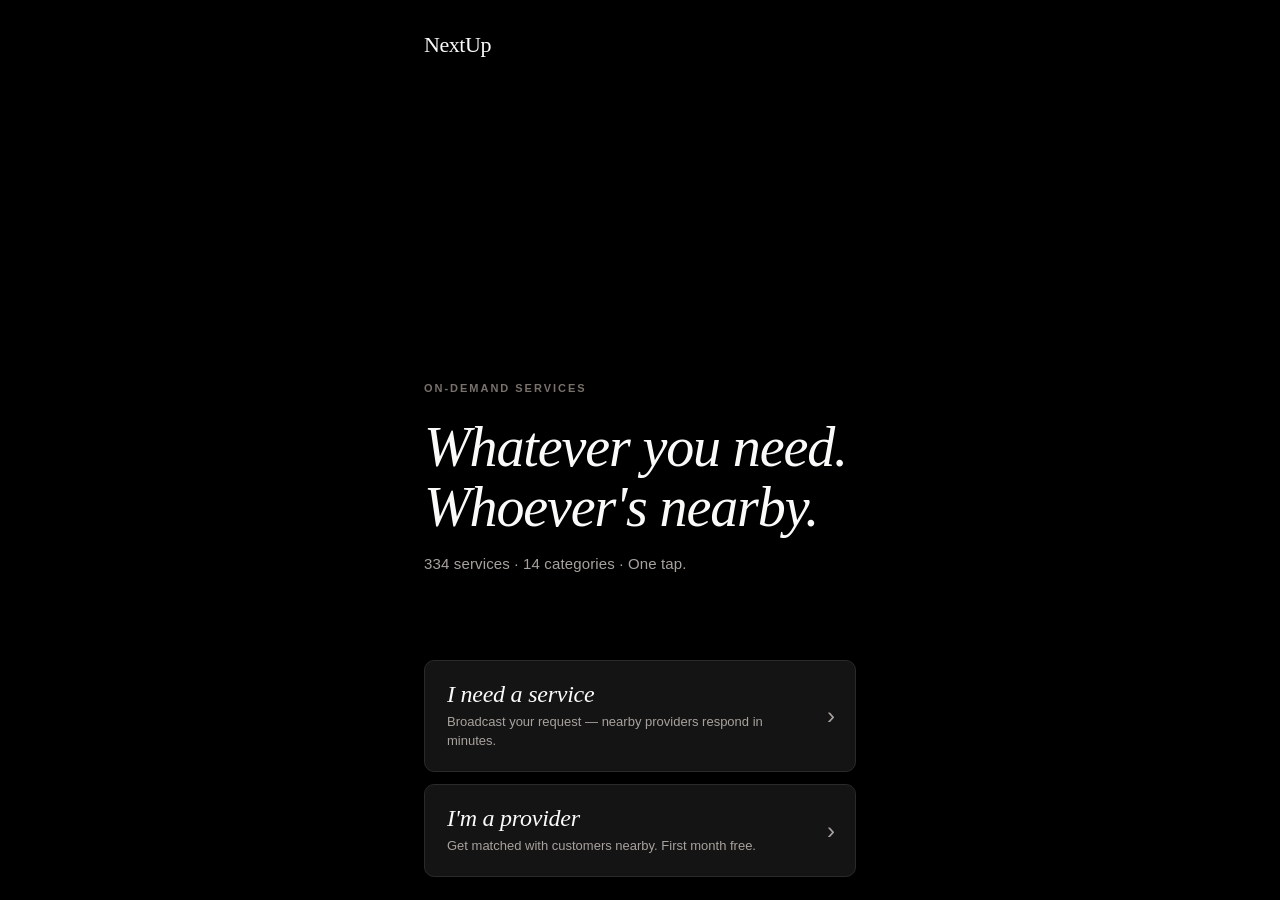
==== commit bc51aacf: "Sync from nextup-app@cff3182: Wave 1 app: change password, edit provider profile, history list" ====
--- a/index.html
+++ b/index.html
@@ -72,6 +72,7 @@
   <script src="js/views/role-select.js"></script>
   <script src="js/views/auth.js"></script>
   <script src="js/views/auth-forgot.js"></script>
+  <script src="js/views/change-password.js"></script>
   <script src="js/views/customer/home.js"></script>
   <script src="js/views/customer/category.js"></script>
   <script src="js/views/customer/search-providers.js"></script>
--- a/css/app-dark.css
+++ b/css/app-dark.css
@@ -755,7 +755,14 @@
   stroke-width: 1.6;
   flex-shrink: 0;
 }
-.nx-searchtile span { flex: 1; color: var(--nx-text-muted); }
+.nx-searchtile span {
+  flex: 1;
+  color: var(--nx-text-muted);
+  white-space: nowrap;
+  overflow: hidden;
+  text-overflow: ellipsis;
+  min-width: 0;
+}
 .nx-searchtile span strong { color: var(--nx-text); font-weight: 500; }
 .nx-searchtile .chev { color: var(--nx-text-muted); font-size: 20px; line-height: 1; }
 
--- a/css/role-select.css
+++ b/css/role-select.css
@@ -4,6 +4,7 @@
    ============================================================= */
 
 .nx-welcome {
+  position: relative;
   height: 100%;
   background: #000000;
   color: #fafaf9;
@@ -17,8 +18,57 @@
   overscroll-behavior: contain;
 }
 
+/* === Hero photo grid (6 service category shots behind the hero copy) ===
+   Photos sit at full brightness; a subtle bottom-weighted gradient keeps
+   the role cards + copy legible without muting the imagery. */
+.nx-welcome__grid {
+  position: absolute;
+  inset: 0 0 40% 0;               /* photos cover the top 60% of the screen */
+  display: grid;
+  grid-template-columns: repeat(3, 1fr);
+  grid-template-rows: repeat(2, 1fr);
+  gap: 4px;
+  z-index: 0;
+  pointer-events: none;
+  opacity: 1;                       /* full brightness */
+}
+.nx-welcome__tile {
+  background-size: cover;
+  background-position: center;
+  background-repeat: no-repeat;
+  filter: saturate(1.05) contrast(1.02);
+}
+/* Soft gradient — almost clear over the photos, heavy black at the bottom
+   where the role cards live, so buttons always sit on pure black. */
+.nx-welcome__overlay {
+  position: absolute;
+  inset: 0;
+  z-index: 1;
+  pointer-events: none;
+  background:
+    linear-gradient(180deg,
+      rgba(0,0,0,0.15) 0%,
+      rgba(0,0,0,0.25) 35%,
+      rgba(0,0,0,0.55) 55%,
+      rgba(0,0,0,0.92) 72%,
+      #000 85%,
+      #000 100%);
+}
+
+/* Keep all interactive content above the photo grid */
+.nx-welcome__top,
+.nx-welcome__center,
+.nx-welcome__footer {
+  position: relative;
+  z-index: 2;
+}
+
 .nx-welcome__top {
   padding: 28px 0 0;
+  /* Small min-height so the logo sits on the photo area at the top */
+  min-height: 40vh;
+  display: flex;
+  align-items: flex-start;
 }
 
 .nx-welcome__logo {
@@ -33,8 +83,8 @@
   flex: 1;
   display: flex;
   flex-direction: column;
-  justify-content: center;
-  padding: 40px 0;
+  justify-content: flex-end;        /* hero copy + role cards sit low, photos breathe above */
+  padding: 20px 0 10px;
 }
 
 .nx-welcome__label {
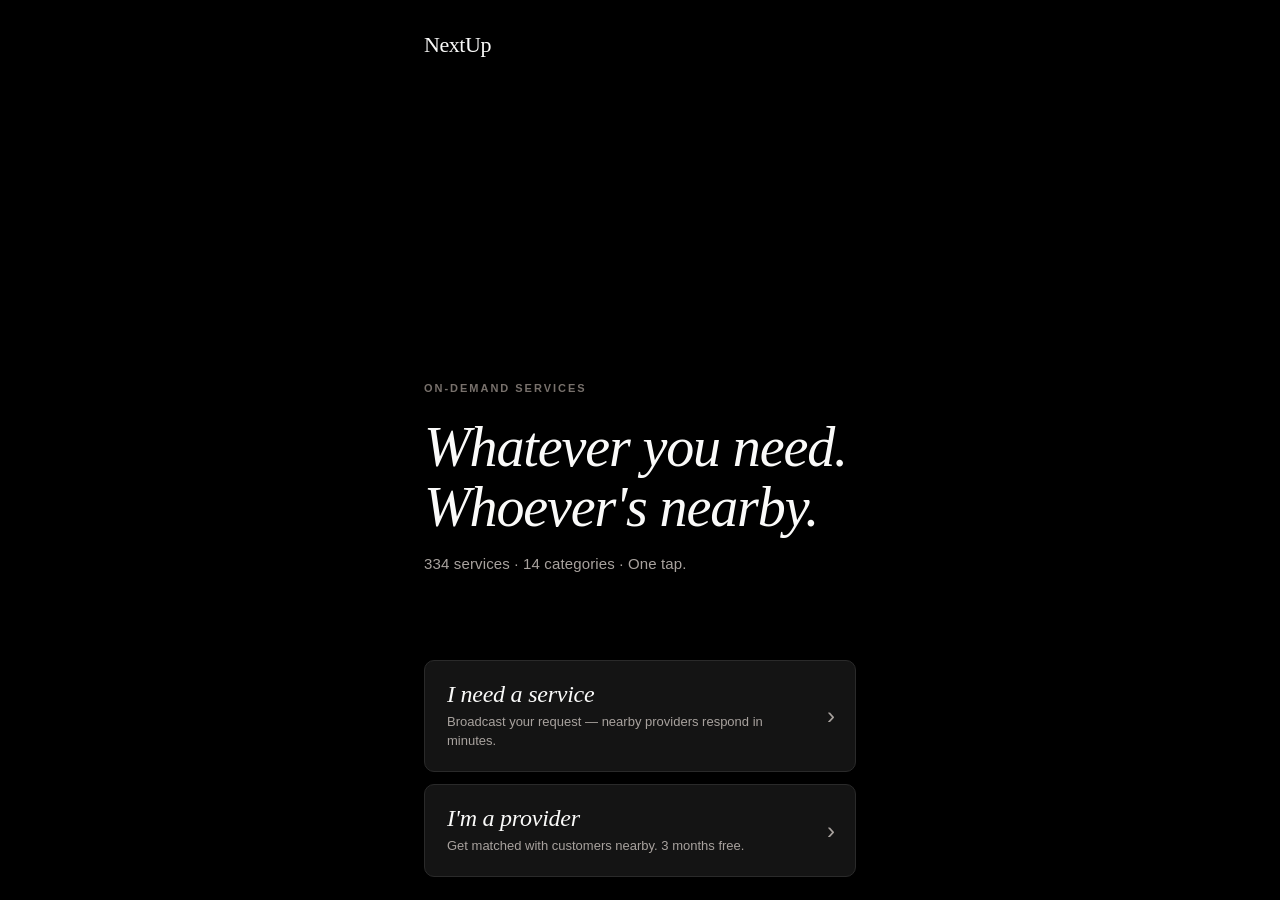
==== commit 6e3e58e6: "Sync from nextup-app@ed7dfe6: Location picker: 3-option radio (GPS / business / home) + Nominatim ge" ====
--- a/index.html
+++ b/index.html
@@ -67,6 +67,7 @@
   <script src="js/biometric.js"></script>
   <script src="js/push.js"></script>
   <script src="js/location.js"></script>
+  <script src="js/location-picker.js"></script>
 
   <!-- Views (customer-only app) -->
   <script src="js/views/role-select.js"></script>
@@ -83,11 +84,13 @@
   <script src="js/views/customer/review.js"></script>
   <script src="js/views/customer/my-requests.js"></script>
   <script src="js/views/customer/messages.js"></script>
+  <script src="js/views/thread.js"></script>
   <script src="js/views/customer/profile.js"></script>
   <script src="js/views/customer/become-provider.js"></script>
   <script src="js/views/provider/dashboard.js"></script>
   <script src="js/views/provider/respond.js"></script>
   <script src="js/views/provider/history.js"></script>
+  <script src="js/views/provider/messages.js"></script>
   <script src="js/views/provider/profile.js"></script>
   <script src="js/views/provider/billing.js"></script>
 
--- a/css/app-dark.css
+++ b/css/app-dark.css
@@ -840,6 +840,97 @@
   line-height: 1.45;
 }
 
+/* ==== Message thread (1:1 booking chat) ==== */
+.nx-screen--thread {
+  /* Lock the whole screen; composer stays pinned, body scrolls */
+  display: flex;
+  flex-direction: column;
+  padding: env(safe-area-inset-top, 0) 0 0;
+  height: 100%;
+}
+.nx-screen--thread .nx-appbar--with-back {
+  padding: 10px 14px;
+  margin-bottom: 0;
+}
+.nx-thread__body {
+  flex: 1;
+  min-height: 0;
+  overflow-y: auto;
+  -webkit-overflow-scrolling: touch;
+  padding: 12px 16px 16px;
+}
+.nx-thread__banner {
+  background: var(--nx-surface);
+  border: 1px solid var(--nx-border-soft);
+  border-radius: 12px;
+  padding: 10px 14px;
+  margin-bottom: 16px;
+}
+.nx-thread__stream { display: flex; flex-direction: column; gap: 10px; }
+.nx-msg { display: flex; flex-direction: column; max-width: 80%; }
+.nx-msg--mine   { align-self: flex-end; align-items: flex-end; }
+.nx-msg--theirs { align-self: flex-start; align-items: flex-start; }
+.nx-msg__bubble {
+  padding: 10px 14px;
+  border-radius: 18px;
+  font-family: var(--nx-font-sans);
+  font-size: 15px;
+  line-height: 1.4;
+  word-wrap: break-word;
+  white-space: pre-wrap;
+}
+.nx-msg--mine .nx-msg__bubble {
+  background: #fafaf9;
+  color: #111;
+  border-bottom-right-radius: 4px;
+}
+.nx-msg--theirs .nx-msg__bubble {
+  background: var(--nx-surface);
+  color: var(--nx-text);
+  border: 1px solid var(--nx-border-soft);
+  border-bottom-left-radius: 4px;
+}
+.nx-msg__meta {
+  font-size: 11px;
+  color: var(--nx-text-muted);
+  padding: 4px 6px 0;
+}
+.nx-thread__composer {
+  display: flex;
+  gap: 8px;
+  align-items: center;
+  padding: 10px 12px calc(env(safe-area-inset-bottom, 0) + 10px);
+  background: #0a0a0a;
+  border-top: 1px solid var(--nx-border-soft);
+}
+.nx-thread__input {
+  flex: 1;
+  background: var(--nx-surface);
+  border: 1px solid var(--nx-border-soft);
+  border-radius: 999px;
+  padding: 11px 18px;
+  color: var(--nx-text);
+  font-family: var(--nx-font-sans);
+  font-size: 15px;
+  outline: none;
+  -webkit-appearance: none;
+}
+.nx-thread__input::placeholder { color: var(--nx-text-muted); }
+.nx-thread__send {
+  flex-shrink: 0;
+  width: 42px; height: 42px;
+  border-radius: 50%;
+  background: #fafaf9;
+  color: #111;
+  border: 0;
+  display: flex;
+  align-items: center;
+  justify-content: center;
+  cursor: pointer;
+}
+.nx-thread__send svg { width: 22px; height: 22px; display: block; }
+.nx-thread__send:disabled { opacity: 0.5; cursor: default; }
+
 /* ==== One-tap rating: thumbs up / down ==== */
 .nx-thumbs {
   display: flex;
@@ -884,6 +975,30 @@
   color: #22c55e;
 }
 
+/* ==== Billing plan cards ==== */
+.nx-plan-card {
+  display: flex;
+  align-items: center;
+  justify-content: space-between;
+  gap: 16px;
+  width: 100%;
+  padding: 16px 20px;
+  background: var(--nx-surface);
+  border: 1px solid var(--nx-border-soft);
+  border-radius: 14px;
+  color: var(--nx-text);
+  font-family: var(--nx-font-sans);
+  text-align: left;
+  cursor: pointer;
+  transition: background 0.15s, border-color 0.15s, transform 0.1s;
+}
+.nx-plan-card:hover {
+  background: #161616;
+  border-color: var(--nx-border);
+}
+.nx-plan-card:active { transform: scale(0.99); }
+.nx-plan-card:disabled { cursor: default; opacity: 0.6; }
+
 /* ==== Chip cluster (used on provider detail for "services offered") ==== */
 .nx-chipstack {
   display: flex;
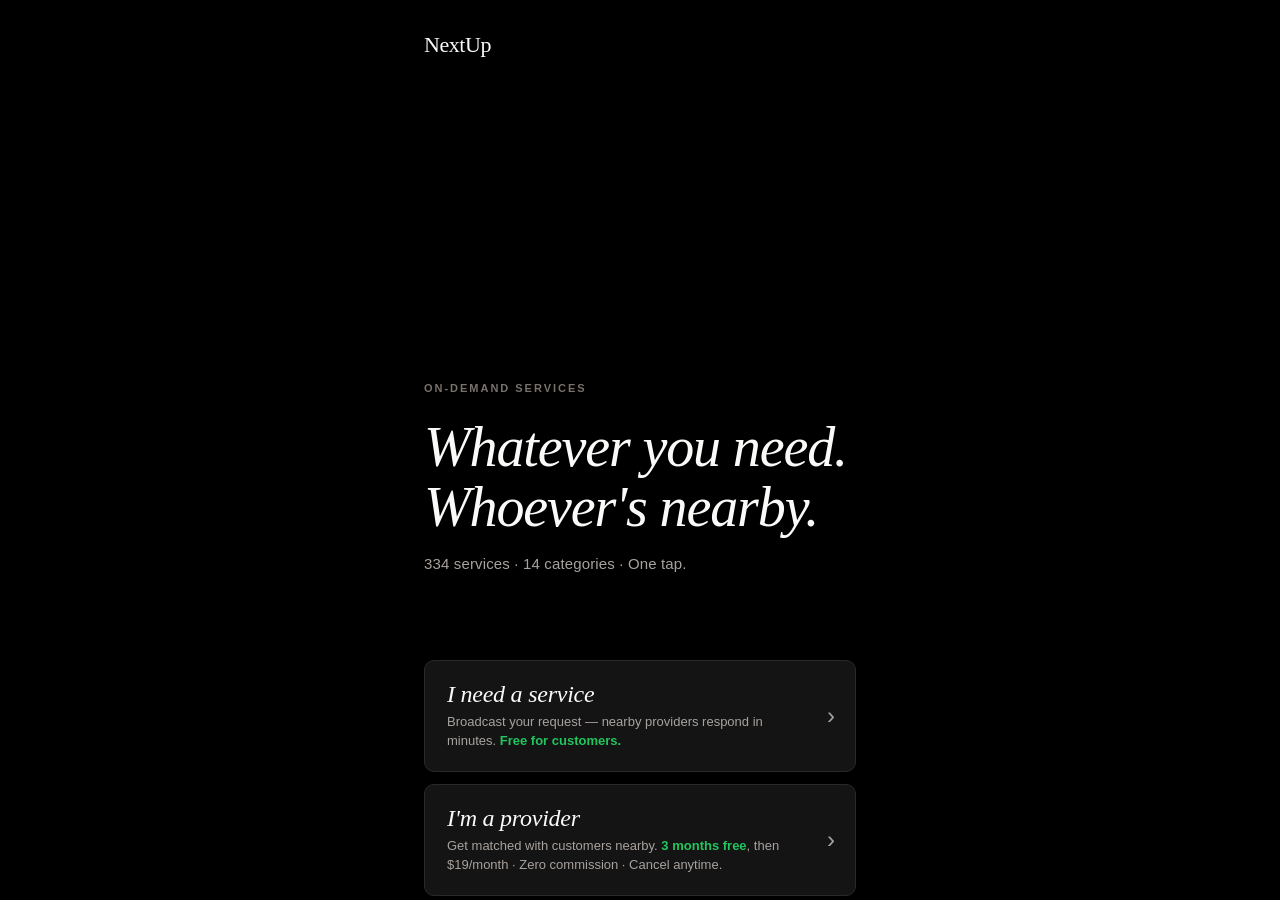
==== commit b6b37a6f: "Sync from nextup-app@7a09ab0: v1.2.0: ID + selfie verification frontend" ====
--- a/index.html
+++ b/index.html
@@ -1,4 +1,5 @@
 <!DOCTYPE html>
+<!-- sync-test 2026-04-23 -->
 <html lang="en">
 <head>
   <meta charset="UTF-8">
@@ -93,6 +94,8 @@
   <script src="js/views/provider/messages.js"></script>
   <script src="js/views/provider/profile.js"></script>
   <script src="js/views/provider/billing.js"></script>
+  <script src="js/views/provider/rate-customer.js"></script>
+  <script src="js/views/provider/verify-id.js"></script>
 
   <!-- Router + init (must load last) -->
   <script src="js/router.js"></script>
--- a/css/app-dark.css
+++ b/css/app-dark.css
@@ -1015,3 +1015,144 @@
   font-size: 13px;
   font-family: var(--nx-font-sans);
 }
+
+/* --- Swipe-to-reveal row (History) -------------------------------- */
+.nx-swipe {
+  position: relative;
+  overflow: hidden;
+  margin-bottom: 10px;
+  border-radius: 14px;
+}
+.nx-swipe__card {
+  position: relative;
+  z-index: 2;
+  transform: translateX(0);
+  will-change: transform;
+  margin-bottom: 0;
+  touch-action: pan-y;
+}
+.nx-swipe__action {
+  position: absolute;
+  top: 0;
+  right: 0;
+  bottom: 0;
+  width: 90px;
+  z-index: 1;
+  border: 0;
+  color: #fff;
+  font-family: var(--nx-font-sans);
+  font-size: 14px;
+  font-weight: 600;
+  letter-spacing: 0.02em;
+  cursor: pointer;
+}
+
+/* --- Filter chips (search-providers) ------------------------------ */
+.nx-filter-chip {
+  border: 1px solid var(--nx-border);
+  background: transparent;
+  color: var(--nx-text-muted);
+  padding: 7px 14px;
+  border-radius: 999px;
+  font-family: var(--nx-font-sans);
+  font-size: 13px;
+  font-weight: 500;
+  cursor: pointer;
+}
+.nx-filter-chip.is-active {
+  background: #fafaf9;
+  color: #000;
+  border-color: #fafaf9;
+}
+.nx-google-badge {
+  font-family: var(--nx-font-sans);
+  font-size: 11px;
+  font-weight: 600;
+  letter-spacing: 0.02em;
+  background: rgba(66,133,244,0.14);
+  color: #4285f4;
+  padding: 3px 8px;
+  border-radius: 999px;
+  white-space: nowrap;
+  flex-shrink: 0;
+}
+
+/* --- Rate-customer chip (History row) ----------------------------- */
+.nx-rate-chip {
+  display: inline-flex;
+  align-items: center;
+  gap: 4px;
+  padding: 6px 12px;
+  border-radius: 999px;
+  border: 1px solid var(--nx-border);
+  background: transparent;
+  color: var(--nx-text);
+  font-family: var(--nx-font-sans);
+  font-size: 12px;
+  font-weight: 500;
+  cursor: pointer;
+  white-space: nowrap;
+  flex-shrink: 0;
+}
+.nx-rate-chip:hover { background: rgba(255,255,255,0.04); }
+.nx-rate-chip--done {
+  cursor: default;
+  color: #f5c518;
+  border-color: transparent;
+  letter-spacing: 2px;
+  padding: 6px 8px;
+}
+.nx-rate-chip--done:hover { background: transparent; }
+
+/* --- Multi-category edit cards (provider profile) ----------------- */
+.nx-cat-card {
+  background: #141414;
+  border: 1px solid var(--nx-border);
+  border-radius: 12px;
+  padding: 14px 16px;
+  margin-bottom: 8px;
+  cursor: pointer;
+  transition: background 120ms ease;
+}
+.nx-cat-card:hover { background: #1a1a1a; }
+.nx-cat-card__head {
+  display: flex;
+  justify-content: space-between;
+  align-items: flex-start;
+  gap: 10px;
+}
+.nx-cat-card__label {
+  font-family: var(--nx-font-serif);
+  font-size: 18px;
+  color: var(--nx-text);
+  display: flex;
+  align-items: center;
+  gap: 8px;
+}
+.nx-cat-card__primary {
+  font-family: var(--nx-font-sans);
+  font-size: 10px;
+  font-weight: 700;
+  letter-spacing: 0.08em;
+  text-transform: uppercase;
+  background: #fafaf9;
+  color: #000;
+  padding: 2px 7px;
+  border-radius: 999px;
+}
+.nx-cat-card__sub {
+  font-family: var(--nx-font-sans);
+  font-size: 12px;
+  color: var(--nx-text-muted);
+  margin-top: 4px;
+}
+.nx-cat-card__remove {
+  background: transparent;
+  border: 0;
+  color: var(--nx-text-muted);
+  font-size: 22px;
+  line-height: 1;
+  cursor: pointer;
+  padding: 0 6px;
+}
+.nx-cat-card__remove:hover { color: #ef4444; }
